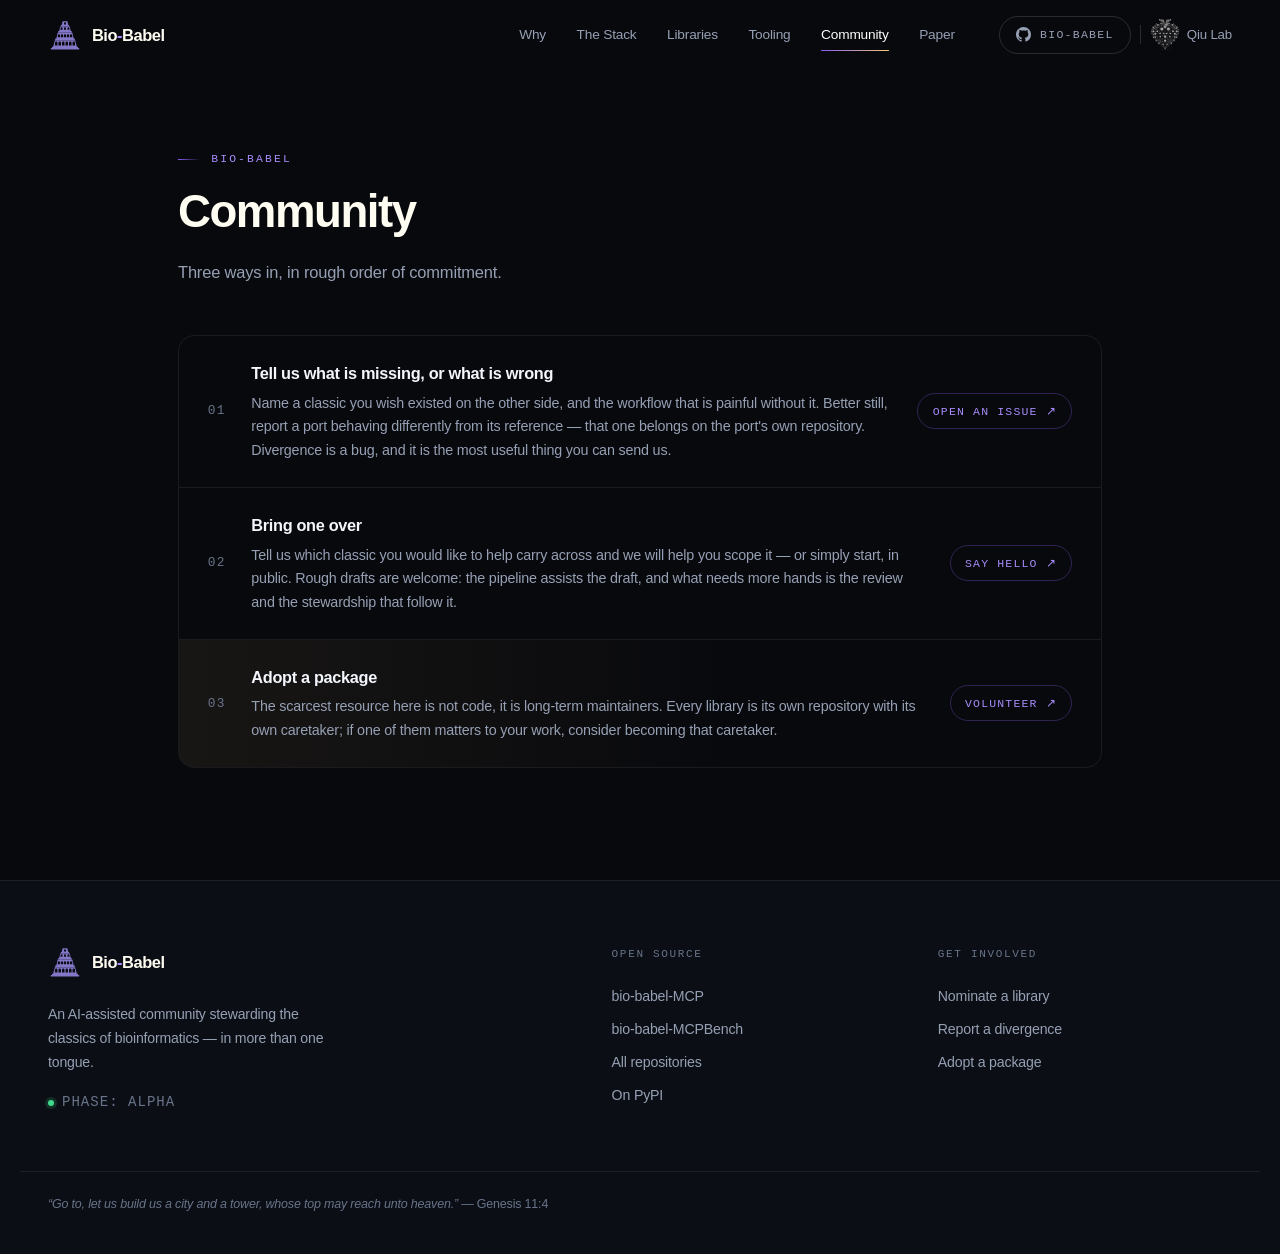
==== community/index.html @ c5a2e7a6 "Move Community to its own page; share the nav, footer and icons; fix the Extensibility block on narr" ====
<!DOCTYPE html>
<html lang="en">
<head>
<meta charset="UTF-8">
<meta name="viewport" content="width=device-width, initial-scale=1">
<title>Community — Bio-Babel</title>
<meta name="description" content="Three ways into Bio-Babel: tell us what is missing or wrong, bring a classic across, or adopt a package as its long-term caretaker.">
<meta name="theme-color" content="#08090D">
<link rel="canonical" href="https://biobabel.stanford.edu/community/">
<link rel="icon" href="../assets/img/favicon.svg" type="image/svg+xml">
<link rel="apple-touch-icon" href="../assets/img/logo-tile.svg">
<link rel="stylesheet" href="../assets/css/styles.css">

<meta property="og:type" content="website">
<meta property="og:title" content="Bio-Babel — Community">
<meta property="og:description" content="Three ways into Bio-Babel: tell us what is missing or wrong, bring a classic across, or adopt a package as its long-term caretaker.">
<meta property="og:url" content="https://biobabel.stanford.edu/community/">
<meta property="og:image" content="https://biobabel.stanford.edu/assets/img/og-card.png">
<meta property="og:image:width" content="1200">
<meta property="og:image:height" content="630">
<meta property="og:image:alt" content="Bio-Babel — the classics of bioinformatics, in more than one tongue">
<meta name="twitter:card" content="summary_large_image">
<meta name="twitter:image" content="https://biobabel.stanford.edu/assets/img/og-card.png">
</head>
<body>

<!-- partial:icons · tools/partials/icons.html, stamped by tools/sync_partials.py — edit it there -->
<svg class="sprite" xmlns="http://www.w3.org/2000/svg" aria-hidden="true">
  <symbol id="i-github" viewBox="0 0 16 16"><path fill="currentColor" d="M8 0C3.58 0 0 3.58 0 8c0 3.54 2.29 6.53 5.47 7.59.4.07.55-.17.55-.38 0-.19-.01-.82-.01-1.49-2.01.37-2.53-.49-2.69-.94-.09-.23-.48-.94-.82-1.13-.28-.15-.68-.52-.01-.53.63-.01 1.08.58 1.23.82.72 1.21 1.87.87 2.33.66.07-.52.28-.87.51-1.07-1.78-.2-3.64-.89-3.64-3.95 0-.87.31-1.59.82-2.15-.08-.2-.36-1.02.08-2.12 0 0 .67-.21 2.2.82.64-.18 1.32-.27 2-.27s1.36.09 2 .27c1.53-1.04 2.2-.82 2.2-.82.44 1.1.16 1.92.08 2.12.51.56.82 1.27.82 2.15 0 3.07-1.87 3.75-3.65 3.95.29.25.54.73.54 1.48 0 1.07-.01 1.93-.01 2.2 0 .21.15.46.55.38A8.01 8.01 0 0 0 16 8c0-4.42-3.58-8-8-8Z"/></symbol>
  <symbol id="i-pypi" viewBox="0 0 24 24"><g fill="none" stroke="currentColor" stroke-width="1.7" stroke-linejoin="round"><path d="M12 2.6 20.5 7v10L12 21.4 3.5 17V7L12 2.6Z"/><path d="M3.7 7.1 12 11.6l8.3-4.5M12 11.6V21"/></g></symbol>
  <symbol id="i-copy" viewBox="0 0 16 16"><g fill="none" stroke="currentColor" stroke-width="1.4"><rect x="5.2" y="5.2" width="8.3" height="8.3" rx="1.6"/><path d="M10.8 3.2A1.7 1.7 0 0 0 9.1 2H4.2A2.2 2.2 0 0 0 2 4.2v4.9c0 .8.5 1.4 1.2 1.7"/></g></symbol>
</svg>
<!-- /partial:icons -->

<a class="skip-link" href="#main">Skip to content</a>

<!-- ══════════════════════════════════════════════════════════════ NAV ═══ -->
<!-- partial:nav · tools/partials/nav.html, stamped by tools/sync_partials.py — edit it there -->
<header class="nav" id="nav">
  <div class="nav__inner">
    <a class="brand" href="../#top" aria-label="Bio-Babel home">
      <img class="brand__mark" src="../assets/img/logo-mark.svg" alt="" width="34" height="34">
      <span class="brand__word">Bio<i>-</i>Babel</span>
    </a>

    <nav class="nav__links" id="navLinks" aria-label="Primary">
      <a href="../#why">Why</a>
      <a href="../#stack">The Stack</a>
      <a href="../#libraries">Libraries</a>
      <a href="../#tooling">Tooling</a>
      <a href="../community/" class="is-active" aria-current="page">Community</a>
      <a href="../paper/">Paper</a>
    </nav>

    <div class="nav__actions">
      <a class="btn btn--ghost nav__gh" href="https://github.com/Bio-Babel" target="_blank" rel="noopener" title="github.com/Bio-Babel">
        <svg width="15" height="15" aria-hidden="true"><use href="#i-github"/></svg>
        Bio-Babel
      </a>
      <span class="nav__sep" aria-hidden="true"></span>
      <a class="nav__lab" href="https://www.devo-evo.com/" target="_blank" rel="noopener" aria-label="Qiu Lab" title="Qiu Lab @ Stanford">
        <img src="../assets/img/logo-qiulab-light.webp" alt="" width="153" height="171" loading="lazy">
        <span>Qiu Lab</span>
      </a>
      <button class="nav__burger" id="navBurger" aria-label="Toggle navigation" aria-expanded="false">
        <span></span><span></span><span></span>
      </button>
    </div>
  </div>
</header>
<!-- /partial:nav -->

<main id="main">
<span id="top"></span>

<!-- ════════════════════════════════════════════════════════ COMMUNITY ═══ -->
<section class="section page">
  <div class="wrap">
    <p class="eyebrow">Bio-Babel</p>
    <h1 class="h2">Community</h1>
    <p class="lede">Three ways in, in rough order of commitment.</p>

    <ol class="join">
      <li class="join__row">
        <span class="join__k">01</span>
        <div><h3>Tell us what is missing, or what is wrong</h3>
          <p>Name a classic you wish existed on the other side, and the workflow that is painful
          without it. Better still, report a port behaving differently from its reference — that one
          belongs on the port's own repository. Divergence is a bug, and it is the most useful thing
          you can send us.</p></div>
        <a class="join__go" href="https://github.com/Bio-Babel/.github/issues" target="_blank" rel="noopener">Open an issue ↗</a>
      </li>
      <li class="join__row">
        <span class="join__k">02</span>
        <div><h3>Bring one over</h3>
          <p>Tell us which classic you would like to help carry across and we will help you scope
          it — or simply start, in public. Rough drafts are welcome: the pipeline assists the draft,
          and what needs more hands is the review and the stewardship that follow it.</p></div>
        <a class="join__go" href="https://github.com/Bio-Babel/.github/issues" target="_blank" rel="noopener">Say hello ↗</a>
      </li>
      <li class="join__row join__row--hi">
        <span class="join__k">03</span>
        <div><h3>Adopt a package</h3>
          <p>The scarcest resource here is not code, it is long-term maintainers. Every library is
          its own repository with its own caretaker; if one of them matters to your work, consider
          becoming that caretaker.</p></div>
        <a class="join__go" href="https://github.com/Bio-Babel/.github/issues" target="_blank" rel="noopener">Volunteer ↗</a>
      </li>
    </ol>
  </div>
</section>
</main>

<!-- ═══════════════════════════════════════════════════════════ FOOTER ═══ -->
<!-- partial:footer · tools/partials/footer.html, stamped by tools/sync_partials.py — edit it there -->
<footer class="foot">
  <div class="wrap foot__inner">
    <div class="foot__brand">
      <a class="brand" href="../#top">
        <img class="brand__mark" src="../assets/img/logo-mark.svg" alt="" width="30" height="30">
        <span class="brand__word">Bio<i>-</i>Babel</span>
      </a>
      <p>An AI-assisted community stewarding the classics of bioinformatics — in more than one tongue.</p>
      <p class="foot__status"><span class="pill__dot"></span> Phase: alpha</p>
    </div>

    <nav class="foot__cols" aria-label="Footer">
      <div>
        <h4>Open source</h4>
        <a href="https://github.com/Bio-Babel/bio-babel-MCP" target="_blank" rel="noopener">bio-babel-MCP</a>
        <a href="https://github.com/Bio-Babel/bio-babel-MCPBench" target="_blank" rel="noopener">bio-babel-MCPBench</a>
        <a href="https://github.com/orgs/Bio-Babel/repositories" target="_blank" rel="noopener">All repositories</a>
        <a href="https://pypi.org/search/?q=bio-babel" target="_blank" rel="noopener">On PyPI</a>
      </div>
      <div>
        <h4>Get involved</h4>
        <a href="https://github.com/Bio-Babel/.github/issues" target="_blank" rel="noopener">Nominate a library</a>
        <a href="https://github.com/Bio-Babel/.github/issues" target="_blank" rel="noopener">Report a divergence</a>
        <a href="https://github.com/Bio-Babel/.github/issues" target="_blank" rel="noopener">Adopt a package</a>
      </div>
    </nav>
  </div>

  <div class="wrap foot__legal">
    <p><em>&ldquo;Go to, let us build us a city and a tower, whose top may reach unto heaven.&rdquo;</em> — Genesis 11:4</p>
  </div>
</footer>
<!-- /partial:footer -->

<script src="../assets/js/main.js"></script>
</body>
</html>
---- assets/css/styles.css ----
/* ═══════════════════════════════════════════════════════════════════════════
   Bio-Babel — site styles
   Dark, architectural, monospace-labelled. Violet is the tower (the ports);
   gold is the spire (the contract layer that reaches the agent).
   ═══════════════════════════════════════════════════════════════════════════ */

:root{
  /* surfaces */
  --ink-900:#08090D;
  --ink-850:#0B0E14;
  --ink-800:#0D1117;
  --ink-750:#11151E;
  --ink-700:#161B25;
  --ink-600:#1C222E;

  /* strokes */
  --line:rgba(255,255,255,.075);
  --line-2:rgba(255,255,255,.14);

  /* type */
  --text:#E8EDF6;
  --text-2:#96A0B4;
  --text-3:#68748A;

  /* accents */
  --violet:#8B5CF6;
  --violet-2:#A78BFA;
  --violet-3:#6D4BF2;
  --violet-soft:rgba(139,92,246,.14);
  --gold:#F2C879;
  --gold-2:#E0A85F;
  --gold-soft:rgba(242,200,121,.13);
  --cyan:#22D3EE;

  --sans:Inter,-apple-system,BlinkMacSystemFont,"Segoe UI Variable Text","Segoe UI",
         Roboto,"Helvetica Neue",Arial,"Noto Sans",sans-serif;
  --mono:ui-monospace,SFMono-Regular,"SF Mono",Menlo,Consolas,"Liberation Mono",
         "Roboto Mono",monospace;

  --wrap:1240px;
  --r:14px;
  --ease:cubic-bezier(.22,.61,.36,1);
}

*,*::before,*::after{box-sizing:border-box}
html{scroll-behavior:smooth;scroll-padding-top:88px;-webkit-text-size-adjust:100%}
body{
  margin:0;background:var(--ink-900);color:var(--text);
  font-family:var(--sans);font-size:16px;line-height:1.7;font-weight:400;
  letter-spacing:-.011em;-webkit-font-smoothing:antialiased;
  -moz-osx-font-smoothing:grayscale;overflow-x:hidden;
}
img,svg{display:block;max-width:100%}
.sprite{display:none}   /* the <symbol> sheet each page carries; icons draw it with <use> */
a{color:inherit;text-decoration:none}
code{font-family:var(--mono);font-size:.885em;letter-spacing:-.01em}
p code,li code,td code{
  background:rgba(139,92,246,.11);color:#C9B6FF;
  padding:.12em .42em;border-radius:5px;border:1px solid rgba(139,92,246,.16);
}
strong,b{font-weight:650;color:#F3F6FC}
em{font-style:italic}
::selection{background:rgba(139,92,246,.34);color:#fff}

.wrap{width:100%;max-width:var(--wrap);margin:0 auto;padding:0 28px}
.skip-link{position:absolute;left:-9999px;top:0;background:var(--violet);color:#fff;
  padding:10px 16px;border-radius:0 0 8px 0;z-index:100}
.skip-link:focus{left:0}
:focus-visible{outline:2px solid var(--violet-2);outline-offset:3px;border-radius:6px}

/* ─────────────────────────────────────────────────────────────── buttons ─ */
.btn{
  display:inline-flex;align-items:center;justify-content:center;gap:.55rem;
  padding:.62rem 1.25rem;border-radius:999px;border:1px solid transparent;
  font-family:var(--mono);font-size:.775rem;font-weight:500;
  text-transform:uppercase;letter-spacing:.11em;white-space:nowrap;
  transition:all .22s var(--ease);cursor:pointer;
}
.btn--solid{background:#FFFCF2;color:#14161C;border-color:#FFFCF2}
.btn--solid:hover{transform:translateY(-2px);box-shadow:0 10px 30px rgba(255,255,255,.14)}
.btn--outline{border-color:rgba(255,255,255,.24);color:var(--text)}
.btn--outline:hover{background:rgba(255,255,255,.07);border-color:rgba(255,255,255,.45)}
.btn--ghost{border-color:var(--line-2);color:var(--text-2);padding:.5rem 1rem;font-size:.72rem}
.btn--ghost:hover{color:var(--text);background:rgba(255,255,255,.05);border-color:rgba(255,255,255,.28)}

/* not-yet-available action: looks like a button, is not one */
.btn.is-pending{background:none;border-style:dashed;border-color:var(--line-2);
  color:var(--text-3);cursor:default}
.btn.is-pending:hover{background:none;border-color:var(--line-2);transform:none;box-shadow:none}

/* ─────────────────────────────────────────────────────────────────── nav ─ */
.nav{
  position:fixed;inset:0 0 auto 0;z-index:60;
  border-bottom:1px solid transparent;transition:all .3s var(--ease);
}
.nav.is-stuck{
  background:rgba(8,9,13,.78);backdrop-filter:blur(16px);
  -webkit-backdrop-filter:blur(16px);border-bottom-color:var(--line);
}
.nav__inner{
  max-width:var(--wrap);margin:0 auto;padding:16px 28px;
  display:flex;align-items:center;gap:2rem;transition:padding .3s var(--ease);
}
.nav.is-stuck .nav__inner{padding:11px 28px}

.brand{display:inline-flex;align-items:center;gap:.62rem;flex-shrink:0}
.brand__mark{width:34px;height:34px;transition:transform .4s var(--ease)}
.brand:hover .brand__mark{transform:translateY(-2px) scale(1.05)}
.brand__word{font-size:1.03rem;font-weight:680;letter-spacing:-.028em;color:#FFFCF2}
.brand__word i{color:var(--violet-2);font-style:normal}

.nav__links{display:flex;gap:.35rem;margin-left:auto}
.nav__links a{
  position:relative;padding:.45rem .78rem;border-radius:8px;
  font-size:.855rem;color:var(--text-2);font-weight:450;transition:color .2s,background .2s;
}
.nav__links a:hover{color:var(--text);background:rgba(255,255,255,.05)}
.nav__links a.is-active{color:#fff}
.nav__links a.is-active::after{
  content:"";position:absolute;left:.78rem;right:.78rem;bottom:.16rem;height:1.5px;
  background:linear-gradient(90deg,var(--violet),var(--gold));border-radius:2px;
}
.nav__actions{display:flex;align-items:center;gap:.6rem}
.nav__sep{width:1px;height:19px;background:var(--line-2);flex-shrink:0}
.nav__lab{display:inline-flex;align-items:center;gap:.5rem;flex-shrink:0;
  color:var(--text-2);transition:color .2s}
.nav__lab:hover{color:var(--text)}
/* the mark is black artwork on transparency, drawn for light backgrounds. Invert it rather than
   keep a second file; alpha survives the filter, so only the ink flips. */
.nav__lab img{width:28px;height:auto;filter:invert(1);opacity:.72;transition:opacity .2s}
.nav__lab:hover img{opacity:1}
.nav__lab span{font-size:.83rem;font-weight:500;letter-spacing:-.014em;white-space:nowrap}
.nav__burger{display:none;flex-direction:column;gap:4px;width:36px;height:32px;
  align-items:center;justify-content:center;background:none;border:1px solid var(--line-2);
  border-radius:9px;cursor:pointer}
.nav__burger span{display:block;width:15px;height:1.5px;background:var(--text-2);
  border-radius:2px;transition:transform .25s var(--ease),opacity .2s}
.nav__burger[aria-expanded="true"] span:nth-child(1){transform:translateY(5.5px) rotate(45deg)}
.nav__burger[aria-expanded="true"] span:nth-child(2){opacity:0}
.nav__burger[aria-expanded="true"] span:nth-child(3){transform:translateY(-5.5px) rotate(-45deg)}

/* ────────────────────────────────────────────────────────────────── hero ─ */
.hero{
  position:relative;min-height:100svh;display:flex;align-items:center;
  padding:150px 0 96px;overflow:hidden;border-bottom:1px solid var(--line);
}
.hero__bg{position:absolute;inset:0;pointer-events:none}
.hero__grid{
  position:absolute;inset:-1px;
  background-image:linear-gradient(to right,rgba(255,255,255,.032) 1px,transparent 1px),
                   linear-gradient(to bottom,rgba(255,255,255,.032) 1px,transparent 1px);
  background-size:64px 64px;
  mask-image:radial-gradient(ellipse 90% 70% at 50% 40%,#000 25%,transparent 100%);
  -webkit-mask-image:radial-gradient(ellipse 90% 70% at 50% 40%,#000 25%,transparent 100%);
}
.hero__glow{position:absolute;border-radius:50%;filter:blur(90px)}
.hero__glow--a{width:min(760px,90vw);height:520px;left:-14%;top:-8%;
  background:radial-gradient(circle,rgba(109,75,242,.30),transparent 68%)}
.hero__glow--b{width:min(620px,80vw);height:460px;right:-8%;bottom:-14%;
  background:radial-gradient(circle,rgba(242,200,121,.10),transparent 68%)}
.hero__ghost{
  position:absolute;right:-3%;bottom:-9%;width:min(540px,50vw);height:auto;
  opacity:.045;filter:drop-shadow(0 0 80px rgba(139,92,246,.5));
  animation:floaty 16s ease-in-out infinite;
}
@keyframes floaty{0%,100%{transform:translateY(0)}50%{transform:translateY(-16px)}}
.hero__vignette{position:absolute;inset:0;
  background:radial-gradient(ellipse 120% 80% at 50% 30%,transparent 40%,var(--ink-900) 100%)}
.hero__inner{position:relative;z-index:1;max-width:1000px}

.pill{
  display:inline-flex;align-items:center;gap:.6rem;padding:.42rem .95rem .42rem .72rem;
  border:1px solid rgba(255,255,255,.13);border-radius:999px;
  background:rgba(255,255,255,.035);backdrop-filter:blur(8px);
  font-size:.79rem;color:var(--text-2);transition:all .22s var(--ease);
  animation:rise .8s var(--ease) both;
}
.pill:hover{border-color:rgba(139,92,246,.5);background:rgba(139,92,246,.09);color:var(--text)}
.pill__dot{width:6px;height:6px;border-radius:50%;background:#3FD98B;
  box-shadow:0 0 0 3px rgba(63,217,139,.16);animation:pulse 2.4s ease-in-out infinite}
@keyframes pulse{0%,100%{opacity:1}50%{opacity:.42}}
.pill__sep{width:1px;height:12px;background:var(--line-2)}
.pill__mono{font-family:var(--mono);font-size:.73rem;color:var(--gold);letter-spacing:.02em}
.pill__arrow{color:var(--text-3);transition:transform .22s var(--ease)}
.pill:hover .pill__arrow{transform:translateX(3px);color:var(--violet-2)}

.hero__title{
  margin:1.6rem 0 0;font-size:clamp(2.4rem,5.9vw,4.15rem);line-height:1.08;
  font-weight:700;letter-spacing:-.038em;
  background:linear-gradient(180deg,#FFFFFF 8%,rgba(255,255,255,.62) 100%);
  -webkit-background-clip:text;background-clip:text;color:transparent;
  animation:rise .9s .06s var(--ease) both;
}
.hero__title em{
  font-style:normal;
  background:linear-gradient(96deg,var(--violet-2) 6%,var(--gold) 92%);
  -webkit-background-clip:text;background-clip:text;color:transparent;
}
.hero__sub+.hero__sub{margin-top:.95rem;animation-delay:.2s}
.hero__sub{
  margin:1.5rem 0 0;max-width:64ch;font-size:1.09rem;line-height:1.72;color:var(--text-2);
  animation:rise .9s .14s var(--ease) both;
}
.hero__cta{display:flex;flex-wrap:wrap;gap:.75rem;margin-top:2.1rem;
  animation:rise .9s .22s var(--ease) both}
@keyframes rise{from{opacity:0;transform:translateY(18px)}to{opacity:1;transform:none}}

.copychip{
  display:inline-flex;align-items:center;gap:.6rem;margin-top:1.6rem;
  padding:.6rem .9rem;border:1px solid var(--line);border-radius:11px;
  background:rgba(255,255,255,.028);color:var(--text-2);cursor:pointer;
  font-family:var(--mono);font-size:.8rem;position:relative;
  transition:all .22s var(--ease);animation:rise .9s .3s var(--ease) both;
}
.copychip:hover{border-color:rgba(139,92,246,.4);background:rgba(139,92,246,.07);color:var(--text)}
.copychip__prompt{color:var(--violet-2)}
.copychip code{background:none;border:none;padding:0;color:inherit}
.copychip__icon{color:var(--text-3);display:flex}
.copychip__ok{
  position:absolute;right:.9rem;font-size:.7rem;color:#3FD98B;letter-spacing:.06em;
  opacity:0;transform:translateY(3px);transition:all .2s;text-transform:uppercase;
  background:var(--ink-800);padding-left:.5rem;
}
.copychip.is-copied .copychip__ok{opacity:1;transform:none}
.copychip--sm{margin-top:0;font-size:.735rem;padding:.5rem .8rem;animation:none}  /* a mid-page utility button must never depend on an entrance animation */

.hero__verse{
  margin:2.6rem 0 0;padding-left:1rem;border-left:2px solid rgba(242,200,121,.32);
  font-size:.9rem;color:var(--text-3);font-style:italic;max-width:52ch;
  animation:rise .9s .38s var(--ease) both;
}
.hero__verse span{display:block;font-style:normal;font-family:var(--mono);
  font-size:.7rem;letter-spacing:.12em;text-transform:uppercase;color:var(--gold-2);
  margin-top:.35rem;opacity:.7}

/* ───────────────────────────────────────────────────────────────── stats ─ */
.stats{border-bottom:1px solid var(--line);background:var(--ink-850)}
.stats__grid{display:grid;grid-template-columns:repeat(4,1fr);gap:0}
.stat{padding:2.1rem 1.2rem;text-align:center;border-right:1px solid var(--line)}
.stat:last-child{border-right:none}
.stat b{display:block;font-size:clamp(1.6rem,3vw,2.3rem);font-weight:700;
  letter-spacing:-.035em;line-height:1.1;
  background:linear-gradient(180deg,#FFFCF2,rgba(255,252,242,.55));
  -webkit-background-clip:text;background-clip:text;color:transparent}
.stat span{display:block;margin-top:.3rem;font-family:var(--mono);font-size:.7rem;
  letter-spacing:.1em;text-transform:uppercase;color:var(--text-3)}

/* ────────────────────────────────────────────────────────────── sections ─ */
.section{padding:112px 0;position:relative}
.section--alt{background:var(--ink-850);border-block:1px solid var(--line)}
.eyebrow{
  margin:0 0 1rem;font-family:var(--mono);font-size:.71rem;letter-spacing:.19em;
  text-transform:uppercase;color:var(--violet-2);display:flex;align-items:center;gap:.7rem;
}
.eyebrow::before{content:"";width:22px;height:1px;background:linear-gradient(90deg,var(--violet),transparent)}
.h2{margin:0;font-size:clamp(1.85rem,3.7vw,2.85rem);line-height:1.17;font-weight:680;
  letter-spacing:-.032em;color:#FFFCF2;max-width:22ch}
.h3{margin:0 0 .6rem;font-size:1.16rem;font-weight:640;letter-spacing:-.022em;color:#F3F6FC}
.lede{margin:1.2rem 0 0;max-width:70ch;font-size:1.03rem;line-height:1.76;color:var(--text-2)}
.muted{color:var(--text-2)}

/* reveal-on-scroll */
.reveal{opacity:0;transform:translateY(22px)}
.reveal.is-in{opacity:1;transform:none;transition:opacity .7s var(--ease),transform .7s var(--ease)}

/* ───────────────────────────────────────────────────────────────── cards ─ */
.cards{display:grid;gap:20px;margin-top:3rem}
.cards--3{grid-template-columns:repeat(3,1fr)}
.cards--4{grid-template-columns:repeat(4,1fr)}
.card{
  padding:1.9rem;border:1px solid var(--line);border-radius:var(--r);
  background:linear-gradient(160deg,rgba(255,255,255,.032),rgba(255,255,255,.008));
  transition:transform .3s var(--ease),border-color .3s,box-shadow .3s;position:relative;
}
.card:hover{transform:translateY(-4px);border-color:rgba(139,92,246,.32);
  box-shadow:0 18px 44px rgba(109,75,242,.14)}
.card h3{margin:0 0 .6rem;font-size:1.08rem;font-weight:640;letter-spacing:-.022em;color:#F3F6FC}
.card p{margin:0;font-size:.94rem;line-height:1.72;color:var(--text-2)}
.card__ico{width:42px;height:42px;border-radius:11px;display:grid;place-items:center;
  margin-bottom:1.15rem;border:1px solid var(--line-2)}
.card__ico svg{width:21px;height:21px}
.card__ico--violet{background:var(--violet-soft);color:var(--violet-2);border-color:rgba(139,92,246,.28)}
.card__ico--gold{background:var(--gold-soft);color:var(--gold);border-color:rgba(242,200,121,.26)}
.card__ico--cyan{background:rgba(34,211,238,.11);color:var(--cyan);border-color:rgba(34,211,238,.24)}
.card--num{padding-top:2.3rem}
.card__num{position:absolute;top:1.25rem;right:1.5rem;font-family:var(--mono);
  font-size:1.6rem;font-weight:600;color:rgba(255,255,255,.07);letter-spacing:-.03em}

/* ─────────────────────────────────────────────────────── the ziggurat ── */
.zig{display:grid;grid-template-columns:minmax(0,1fr) minmax(0,1.05fr);gap:56px;
  align-items:center;margin-top:3.4rem}
.zig__tower{display:flex;flex-direction:column;align-items:center;gap:9px;
  padding:2rem 0 2.6rem;position:relative}
.zig__tower::after{
  content:"";position:absolute;left:12%;right:12%;bottom:.7rem;height:26px;border-radius:50%;
  background:radial-gradient(ellipse,rgba(139,92,246,.22),transparent 70%);filter:blur(8px);
}
.zig__tier{
  width:var(--w,100%);height:62px;display:flex;align-items:center;justify-content:space-between;
  padding:0 1.25rem;border-radius:11px;cursor:pointer;font:inherit;text-align:left;
  border:1px solid rgba(139,92,246,.24);
  background:linear-gradient(150deg,rgba(139,92,246,.16),rgba(109,75,242,.07));
  color:var(--text-2);transition:all .38s var(--ease);
}
.zig__tier:hover{transform:translateY(-2px)}
.zig__tier.is-on{
  border-color:rgba(167,139,250,.7);color:#fff;
  background:linear-gradient(150deg,rgba(139,92,246,.42),rgba(109,75,242,.22));
  box-shadow:0 12px 34px rgba(109,75,242,.28);transform:translateY(-2px) scale(1.015);
}
.zig__tier--spire{
  width:46%;height:54px;justify-content:center;
  border-color:rgba(242,200,121,.32);
  background:linear-gradient(150deg,rgba(242,200,121,.17),rgba(224,168,95,.06));
  color:var(--gold);
}
.zig__tier--spire.is-on{
  border-color:rgba(242,200,121,.75);
  background:linear-gradient(150deg,rgba(242,200,121,.34),rgba(224,168,95,.14));
  box-shadow:0 12px 34px rgba(224,168,95,.24);color:#FFE9C0;
}
.zig__label{font-family:var(--mono);font-size:.775rem;letter-spacing:.09em;text-transform:uppercase}
.zig__n{font-family:var(--mono);font-size:.74rem;opacity:.55}

.zig__panel{position:relative;min-height:330px}
.zig__detail{display:none}
.zig__detail.is-on{display:block;animation:rise .45s var(--ease) both}
.zig__kicker{margin:0 0 .5rem;font-family:var(--mono);font-size:.7rem;letter-spacing:.15em;
  text-transform:uppercase;color:var(--gold-2)}
.zig__detail h3{margin:0 0 .7rem;font-size:1.42rem;font-weight:660;letter-spacing:-.028em;color:#FFFCF2}
.zig__detail>p{margin:0;color:var(--text-2);font-size:.98rem;line-height:1.74}
.zig__pkgs{list-style:none;margin:1.4rem 0 0;padding:0;display:grid;gap:1px;
  border:1px solid var(--line);border-radius:11px;overflow:hidden;background:var(--line)}
.zig__pkgs li{display:flex;justify-content:space-between;align-items:center;gap:1rem;
  padding:.72rem 1rem;background:var(--ink-800);font-size:.86rem}
.zig__pkgs li code{background:none;border:none;padding:0;color:var(--violet-2);font-size:.86rem}
.zig__pkgs li span{color:var(--text-3);font-size:.8rem;text-align:right}
.zig__pkgs li span code{color:var(--text-3)}

/* ────────────────────────────────────────────────────────────────── flow ─ */
.flow{margin-top:5.5rem;padding-top:3.4rem;border-top:1px solid var(--line)}
.flow__title{margin:0 0 2rem;font-size:1.2rem;font-weight:620;letter-spacing:-.022em;color:#F3F6FC}
.flow__steps{list-style:none;margin:0;padding:0;display:grid;grid-template-columns:repeat(3,1fr);gap:0}
.flow__step{position:relative;padding:0 1.6rem;border-left:1px solid var(--line)}
.flow__step:last-child{border-right:1px solid var(--line)}
.flow__step::before{
  content:"";position:absolute;left:-4px;top:0;width:7px;height:7px;border-radius:50%;
  background:var(--violet);box-shadow:0 0 0 4px rgba(139,92,246,.13);
}
.flow__step:nth-child(3)::before{
  background:var(--gold);box-shadow:0 0 0 4px rgba(242,200,121,.13)}
.flow__n{font-family:var(--mono);font-size:.72rem;letter-spacing:.16em;color:var(--text-3)}
.flow__step h4{margin:.5rem 0 .55rem;font-size:1.02rem;font-weight:640;letter-spacing:-.02em;color:#F3F6FC}
.flow__step p{margin:0;font-size:.885rem;line-height:1.68;color:var(--text-2)}

/* ───────────────────────────────────────────────────────────── libraries ─ */
.filters{display:flex;flex-wrap:wrap;gap:.5rem;margin:2.4rem 0 2rem}
.filters__btn{
  padding:.46rem .95rem;border-radius:999px;border:1px solid var(--line-2);
  background:transparent;color:var(--text-2);cursor:pointer;
  font-family:var(--mono);font-size:.735rem;letter-spacing:.07em;text-transform:uppercase;
  transition:all .22s var(--ease);display:inline-flex;align-items:center;gap:.45rem;
}
.filters__btn span{opacity:.5;font-size:.68rem}
.filters__btn:hover{color:var(--text);border-color:rgba(255,255,255,.3)}
.filters__btn.is-active{background:#FFFCF2;border-color:#FFFCF2;color:#14161C}
.filters__btn.is-active span{opacity:.6}

.libs{display:grid;grid-template-columns:repeat(3,1fr);gap:18px}
.lib{
  position:relative;display:flex;flex-direction:column;padding:1.5rem 1.5rem 1.25rem;
  border:1px solid var(--line);border-radius:var(--r);overflow:hidden;
  background:linear-gradient(160deg,rgba(255,255,255,.03),rgba(255,255,255,.006));
  transition:transform .3s var(--ease),border-color .3s,box-shadow .3s,opacity .3s;
}
.lib::before{
  content:"";position:absolute;inset:0 0 auto 0;height:1px;
  background:linear-gradient(90deg,transparent,rgba(139,92,246,.55),transparent);
  opacity:0;transition:opacity .3s;
}
.lib:hover{transform:translateY(-4px);border-color:rgba(139,92,246,.3);
  box-shadow:0 18px 40px rgba(0,0,0,.4)}
.lib:hover::before{opacity:1}
.lib.is-hidden{display:none}
.lib__top{display:flex;align-items:center;justify-content:space-between;margin-bottom:.9rem}
.lib__badge{font-family:var(--mono);font-size:.63rem;letter-spacing:.13em;text-transform:uppercase;
  padding:.22rem .55rem;border-radius:5px;border:1px solid transparent}
.lib__badge--foundation{background:rgba(34,211,238,.11);color:var(--cyan);border-color:rgba(34,211,238,.24)}
.lib__badge--grammar{background:var(--gold-soft);color:var(--gold);border-color:rgba(242,200,121,.28)}
.lib__badge--ext{background:var(--violet-soft);color:var(--violet-2);border-color:rgba(139,92,246,.28)}
.lib__badge--analysis{background:rgba(63,217,139,.1);color:#4FDE97;border-color:rgba(63,217,139,.22)}
.lib__tier{font-family:var(--mono);font-size:.66rem;letter-spacing:.1em;color:var(--text-3);text-transform:uppercase}
.lib__name{margin:0;font-size:1.07rem;font-weight:660;letter-spacing:-.024em;color:#FFFCF2;
  font-family:var(--mono)}
.lib__from{margin:.35rem 0 .85rem;font-size:.775rem;color:var(--text-3)}
.lib__from code{background:none;border:none;padding:0;color:var(--text-2)}
.lib__blurb{margin:0;font-size:.885rem;line-height:1.68;color:var(--text-2);flex:1}
.lib__bot{display:flex;align-items:center;gap:.85rem;margin-top:1.15rem;padding-top:.95rem;
  border-top:1px solid var(--line)}
.lib__meta{font-family:var(--mono);font-size:.7rem;color:var(--text-3);letter-spacing:.02em}
.lib__meta b{color:var(--text);font-weight:600}
.lib__meta--v{white-space:nowrap}
.lib__links{margin-left:auto;display:flex;gap:.55rem}
.lib__links a{color:var(--text-3);transition:color .2s,transform .2s}
.lib__links a:hover{color:var(--violet-2);transform:translateY(-1px)}
.lib__copy{
  display:flex;align-items:center;justify-content:space-between;gap:.6rem;width:100%;
  margin-top:.85rem;padding:.5rem .7rem;border-radius:9px;cursor:pointer;
  border:1px solid var(--line);background:rgba(0,0,0,.25);color:var(--text-3);
  font-family:var(--mono);font-size:.71rem;transition:all .22s var(--ease);
}
.lib__copy span{overflow:hidden;text-overflow:ellipsis;white-space:nowrap}
.lib__copy:hover{color:var(--text);border-color:rgba(139,92,246,.35);background:rgba(139,92,246,.08)}
.lib__copy.is-copied{color:#3FD98B;border-color:rgba(63,217,139,.35)}
.libs__note{margin:2.4rem 0 0;padding:1rem 1.2rem;border-radius:11px;font-size:.9rem;
  color:var(--text-2);border:1px solid rgba(242,200,121,.2);background:rgba(242,200,121,.05)}

/* ─────────────────────────────────────────── beyond: the second pair ── */
/* must stay above the responsive block: its media-query overrides share this specificity,
   so they only win if they come later in the file */
.beyond{display:grid;grid-template-columns:minmax(0,1.15fr) minmax(0,1fr);gap:48px;align-items:start;
  margin-top:5.5rem;padding-top:3.4rem;border-top:1px solid var(--line)}
.beyond__title{margin:0;font-size:clamp(1.45rem,2.6vw,1.95rem);line-height:1.22;font-weight:660;
  letter-spacing:-.028em;color:#FFFCF2;max-width:26ch}
.beyond__lede{margin:1rem 0 0;max-width:60ch;font-size:.98rem;line-height:1.74;color:var(--text-2)}
.beyond__parts{list-style:none;margin:2rem 0 0;padding:0}
.beyond__parts li{display:grid;grid-template-columns:3rem minmax(0,1fr);gap:.2rem 1rem;
  padding:1.1rem 0;border-top:1px solid var(--line)}
.beyond__parts li:last-child{border-bottom:1px solid var(--line)}
.beyond__n{grid-row:1/3;padding-top:.28rem;font-family:var(--mono);font-size:.72rem;
  letter-spacing:.16em;color:var(--text-3)}
.beyond__parts h4{margin:0;font-size:1rem;font-weight:640;letter-spacing:-.02em;color:#F3F6FC}
.beyond__parts p{margin:0;font-size:.885rem;line-height:1.68;color:var(--text-2)}
.beyond__side{display:grid;gap:18px}
.lib__badge--pair{background:rgba(251,113,133,.11);color:#FB7185;border-color:rgba(251,113,133,.28)}
.lib--pair::before{background:linear-gradient(90deg,transparent,rgba(251,113,133,.6),transparent)}
.lib--pair:hover{border-color:rgba(251,113,133,.3)}

/* ──────────────────────────────────────────────── the three systems ────── */
.sys{display:grid;grid-template-columns:repeat(3,1fr);gap:18px;margin-top:3rem}
.sys__card{
  display:flex;flex-direction:column;padding:1.6rem;border:1px solid var(--line);
  border-radius:var(--r);position:relative;overflow:hidden;
  background:linear-gradient(160deg,rgba(255,255,255,.032),rgba(255,255,255,.006));
  transition:transform .3s var(--ease),border-color .3s,box-shadow .3s;
}
.sys__card:hover{transform:translateY(-4px);border-color:rgba(139,92,246,.3);
  box-shadow:0 18px 40px rgba(0,0,0,.4)}
.sys__top{display:flex;align-items:center;justify-content:space-between;margin-bottom:1rem}
.sys__role{font-family:var(--mono);font-size:.63rem;letter-spacing:.13em;text-transform:uppercase;
  padding:.22rem .55rem;border-radius:5px;border:1px solid transparent}
.sys__role--build{background:var(--violet-soft);color:var(--violet-2);border-color:rgba(139,92,246,.28)}
.sys__role--read{background:var(--gold-soft);color:var(--gold);border-color:rgba(242,200,121,.28)}
.sys__n{font-family:var(--mono);font-size:.7rem;letter-spacing:.12em;color:var(--text-3)}
.sys__name{margin:0 0 .7rem;font-family:var(--mono);font-size:1.02rem;font-weight:660;
  letter-spacing:-.02em;color:#FFFCF2}
.sys__card p{margin:0;font-size:.885rem;line-height:1.68;color:var(--text-2);flex:1}
.sys__cta{display:inline-flex;align-items:center;align-self:flex-start;margin-top:1.4rem;
  padding:.42rem .9rem;border-radius:999px;font-family:var(--mono);font-size:.68rem;
  letter-spacing:.1em;text-transform:uppercase;transition:all .22s var(--ease)}
a.sys__cta{border:1px solid rgba(242,200,121,.32);color:var(--gold)}
a.sys__cta:hover{background:var(--gold-soft);border-color:rgba(242,200,121,.62)}
.sys__cta--soon{border:1px dashed var(--line-2);color:var(--text-3);cursor:default}

/* ───────────────────────────────────────────────────────────── contracts ─ */
.split{display:grid;grid-template-columns:minmax(0,1.02fr) minmax(0,1fr);gap:48px;margin-top:3.4rem;
  align-items:start}
.split__code{display:grid;gap:18px;position:sticky;top:96px}
.code{border:1px solid var(--line);border-radius:var(--r);overflow:hidden;background:var(--ink-800)}
.code__bar{display:flex;align-items:center;gap:.8rem;padding:.6rem .95rem;
  border-bottom:1px solid var(--line);background:rgba(255,255,255,.022)}
.code__dots{display:flex;gap:.35rem}
.code__dots i{width:8px;height:8px;border-radius:50%;background:rgba(255,255,255,.13)}
.code__name{font-family:var(--mono);font-size:.72rem;color:var(--text-3);letter-spacing:.03em}
.code__body{margin:0;padding:1.1rem 1.2rem;overflow-x:auto;font-family:var(--mono);
  font-size:.775rem;line-height:1.85;color:var(--text-2)}
.code__body code{background:none;border:none;padding:0;font-size:inherit;color:inherit;white-space:pre}
.t-d{color:#3E4757}.t-f{color:#C9B6FF}.t-c{color:#5D6A80}.t-k{color:#7DD3FC}
.t-fn{color:var(--gold)}.t-s{color:#8ADFA8}.t-n{color:#F0A868}
.t-bad{color:#FF7B72}.t-ok{color:#3FD98B}
.code--term .code__body{font-size:.755rem}

.split__text>.h3{margin-top:0}
.split__text>.h3:not(:first-child){margin-top:2.6rem}
.tools{display:grid;gap:14px;margin:1.4rem 0 0}
.tools__group{border:1px solid var(--line);border-radius:11px;padding:1rem 1.15rem;
  background:rgba(255,255,255,.018)}
.tools__head{margin:0 0 .6rem;display:flex;align-items:center;gap:.5rem;
  font-family:var(--mono);font-size:.71rem;letter-spacing:.13em;text-transform:uppercase;
  color:var(--text-2)}
.tools__head b{margin-left:auto;color:var(--text-3);font-weight:500}
.dot{width:6px;height:6px;border-radius:50%}
.dot--violet{background:var(--violet)}.dot--gold{background:var(--gold)}.dot--cyan{background:var(--cyan)}
.tools__group ul{list-style:none;margin:0;padding:0;display:flex;flex-wrap:wrap;gap:.4rem}
.tools__group li{font-family:var(--mono);font-size:.735rem;color:var(--text-2)}
.tools__group li code{background:rgba(255,255,255,.045);border:1px solid var(--line);
  color:var(--text-2);padding:.16em .45em;border-radius:5px;font-size:.735rem}
.tools__group li .muted{font-family:var(--sans);font-size:.75rem}

.checks{list-style:none;margin:1.3rem 0 0;padding:0;display:grid;gap:.8rem}
.checks li{position:relative;padding-left:1.65rem;font-size:.9rem;line-height:1.66;color:var(--text-2)}
.checks li::before{
  content:"";position:absolute;left:0;top:.55rem;width:8px;height:8px;border-radius:2px;
  background:linear-gradient(135deg,var(--violet),var(--violet-3));
  box-shadow:0 0 0 3px rgba(139,92,246,.12);
}
.split__cta{display:flex;flex-wrap:wrap;align-items:center;gap:.7rem;margin-top:2.2rem}

/* ────────────────────────────────────────────────────────────────── join ─ */
.join{list-style:none;margin:3rem 0 0;padding:0;border:1px solid var(--line);
  border-radius:16px;overflow:hidden}
.join__row{display:grid;grid-template-columns:auto minmax(0,1fr) auto;gap:1.6rem;
  align-items:center;padding:1.5rem 1.8rem;border-bottom:1px solid var(--line);
  transition:background .25s var(--ease)}
.join__row:last-child{border-bottom:none}
.join__row:hover{background:rgba(139,92,246,.055)}
.join__row--hi{background:linear-gradient(90deg,rgba(242,200,121,.07),transparent 60%)}
.join__row--hi:hover{background:linear-gradient(90deg,rgba(242,200,121,.11),transparent 60%)}
.join__k{font-family:var(--mono);font-size:.8rem;color:var(--text-3);letter-spacing:.1em}
.join__row h3{margin:0 0 .25rem;font-size:1.02rem;font-weight:640;letter-spacing:-.02em;color:#F3F6FC}
.join__row p{margin:0;font-size:.895rem;line-height:1.66;color:var(--text-2)}
.join__go{font-family:var(--mono);font-size:.72rem;letter-spacing:.1em;text-transform:uppercase;
  color:var(--violet-2);white-space:nowrap;padding:.45rem .9rem;border-radius:999px;
  border:1px solid rgba(139,92,246,.3);transition:all .22s var(--ease)}
.join__go:hover{background:rgba(139,92,246,.13);border-color:rgba(139,92,246,.6);color:#fff}

/* ──────────────────────────────────────────────────────────────── closer ─ */
.closer{position:relative;padding:120px 0;text-align:center;overflow:hidden;
  border-top:1px solid var(--line);
  background:radial-gradient(ellipse 70% 100% at 50% 100%,rgba(109,75,242,.2),transparent 62%),var(--ink-900)}
.closer__bg{position:absolute;inset:0;pointer-events:none;opacity:.7}
.closer__inner{position:relative;z-index:1}
.closer__mark{margin:0 auto 1.8rem;width:78px;height:78px;
  filter:drop-shadow(0 10px 34px rgba(139,92,246,.4));animation:floaty 12s ease-in-out infinite}
.closer h2{margin:0 0 2rem;font-size:clamp(1.8rem,4.2vw,3rem);line-height:1.16;font-weight:680;
  letter-spacing:-.034em;
  background:linear-gradient(180deg,#FFFCF2,rgba(255,252,242,.6));
  -webkit-background-clip:text;background-clip:text;color:transparent}
.closer .hero__cta{justify-content:center;animation:none}

/* ──────────────────────────────────────────────────────────────── footer ─ */
.foot{border-top:1px solid var(--line);background:var(--ink-850);padding:64px 0 0}
.foot__inner{display:grid;grid-template-columns:minmax(0,1.35fr) minmax(0,1.65fr);gap:56px}
.foot__brand p{margin:1rem 0 0;font-size:.88rem;line-height:1.7;color:var(--text-2);max-width:38ch}
.foot__status{display:flex;align-items:center;gap:.5rem;font-family:var(--mono);font-size:.7rem;
  letter-spacing:.07em;text-transform:uppercase;white-space:nowrap;color:var(--text-3)!important}
.foot__cols{display:grid;grid-template-columns:repeat(2,1fr);gap:32px}
.foot__cols h4{margin:0 0 1rem;font-family:var(--mono);font-size:.69rem;letter-spacing:.15em;
  text-transform:uppercase;color:var(--text-3);font-weight:500}
.foot__cols a{display:block;padding:.28rem 0;font-size:.885rem;color:var(--text-2);transition:color .2s}
.foot__cols a:hover{color:var(--violet-2)}
.foot__legal{display:flex;flex-wrap:wrap;justify-content:flex-start;gap:1rem;
  margin-top:56px;padding-top:1.4rem;padding-bottom:2.4rem;border-top:1px solid var(--line)}
.foot__legal p{margin:0;font-size:.78rem;color:var(--text-3)}
.foot__legal em{color:var(--text-3)}

/* ─────────────────────────────────────────────────────────── responsive ─ */
@media (max-width:1080px){
  .nav__lab span{display:none}
  .zig{grid-template-columns:1fr;gap:34px}
  .beyond{grid-template-columns:1fr;gap:34px}
  .zig__panel{min-height:0}
  .split{grid-template-columns:1fr;gap:34px}
  .split__code{position:static}
  .cards--4{grid-template-columns:repeat(2,1fr)}
  .sys{grid-template-columns:1fr}
  .libs{grid-template-columns:repeat(2,1fr)}
}
@media (max-width:900px){
  .nav__links{
    position:fixed;inset:64px 0 auto 0;flex-direction:column;gap:0;padding:.6rem 20px 1.2rem;
    background:rgba(8,9,13,.96);backdrop-filter:blur(18px);border-bottom:1px solid var(--line);
    transform:translateY(-115%);transition:transform .32s var(--ease);
  }
  .nav__links.is-open{transform:none}
  .nav__links a{padding:.75rem .4rem;font-size:.95rem;border-radius:0}
  .nav__burger{display:flex}
  .nav__actions{margin-left:auto}   /* the links go position:fixed here, so nothing else pushes right */
  .nav__gh{display:none}
  .nav__sep{display:none}
  .stats__grid{grid-template-columns:repeat(2,1fr)}
  .stat{border-bottom:1px solid var(--line)}
  .stat:nth-child(2n){border-right:none}
  .stat:nth-last-child(-n+2){border-bottom:none}
  .cards--3{grid-template-columns:1fr}
  .foot__inner{grid-template-columns:1fr;gap:36px}
}
@media (max-width:680px){
  .wrap{padding:0 20px}
  .section{padding:80px 0}
  .hero{padding:130px 0 72px}
  .h2{max-width:none}
  .cards--4,.libs{grid-template-columns:1fr}
  .flow__steps{grid-template-columns:1fr}
  .flow__step{border-right:none!important;padding-left:1.3rem}
  .join__row{grid-template-columns:auto minmax(0,1fr);gap:.5rem 1.1rem;padding:1.3rem}
  .join__go{grid-column:2;justify-self:start;margin-top:.7rem}
  .copychip{font-size:.7rem;max-width:100%;overflow:hidden}
  .copychip code{overflow:hidden;text-overflow:ellipsis}
  .zig__tier{height:54px;padding:0 .9rem}
  .beyond{margin-top:4rem;padding-top:2.6rem}
  .foot__cols{grid-template-columns:1fr;gap:24px}
}

@media (prefers-reduced-motion:reduce){
  *,*::before,*::after{animation-duration:.001ms!important;animation-iteration-count:1!important;
    transition-duration:.001ms!important;scroll-behavior:auto!important}
  .reveal{opacity:1;transform:none}
}

/* ────────────────────────────────────────────────────── standalone pages ─ */
/* the opening section of every page but the home page: clears the fixed nav, narrower measure */
.page{padding-top:150px}
.page>.wrap{max-width:980px}

/* ──────────────────────────────────────────────────────────── paper page ─ */
.paper-card{margin-top:2.4rem;padding:2rem 2.1rem;border:1px solid var(--line);border-radius:var(--r);
  background:linear-gradient(160deg,rgba(255,255,255,.032),rgba(255,255,255,.008))}
.paper-card__title{margin:0;font-size:clamp(1.3rem,2.4vw,1.72rem);line-height:1.3;font-weight:660;
  letter-spacing:-.024em;color:#FFFCF2}
.paper-card__authors{margin:.9rem 0 0;font-size:.98rem;line-height:1.65;color:var(--text)}
.paper-card__venue{margin:.4rem 0 0;font-family:var(--mono);font-size:.74rem;letter-spacing:.04em;color:var(--text-3)}
.paper-card__tags{display:flex;flex-wrap:wrap;gap:.4rem;margin-top:1.1rem}
.paper-card__label{display:block;margin:1.7rem 0 .45rem;font-family:var(--mono);font-size:.69rem;
  letter-spacing:.15em;text-transform:uppercase;color:var(--violet-2)}
.paper-card__abstract{margin:0;font-size:.98rem;line-height:1.74;color:var(--text-2)}
.paper-card__actions{display:flex;flex-wrap:wrap;align-items:center;gap:.6rem;
  margin-top:1.7rem;padding-top:1.4rem;border-top:1px solid var(--line)}

.paper-viewer{margin-top:1.4rem}
.paper-viewer .code__bar{gap:.8rem}
.paper-viewer .code__name{overflow:hidden;text-overflow:ellipsis;white-space:nowrap}
.paper-viewer__open{margin-left:auto;font-family:var(--mono);font-size:.7rem;letter-spacing:.08em;
  text-transform:uppercase;color:var(--violet-2);white-space:nowrap;transition:color .2s}
.paper-viewer__open:hover{color:#fff}
.paper-viewer__frame{display:block;width:100%;height:min(85vh,1000px);border:0;background:#1A1D24}
.paper__note{margin:1rem 0 0;font-size:.82rem;color:var(--text-3)}

@media (max-width:680px){
  .page{padding-top:120px}
  .paper-card{padding:1.5rem 1.3rem}
  .paper-viewer__frame{height:70vh}
}
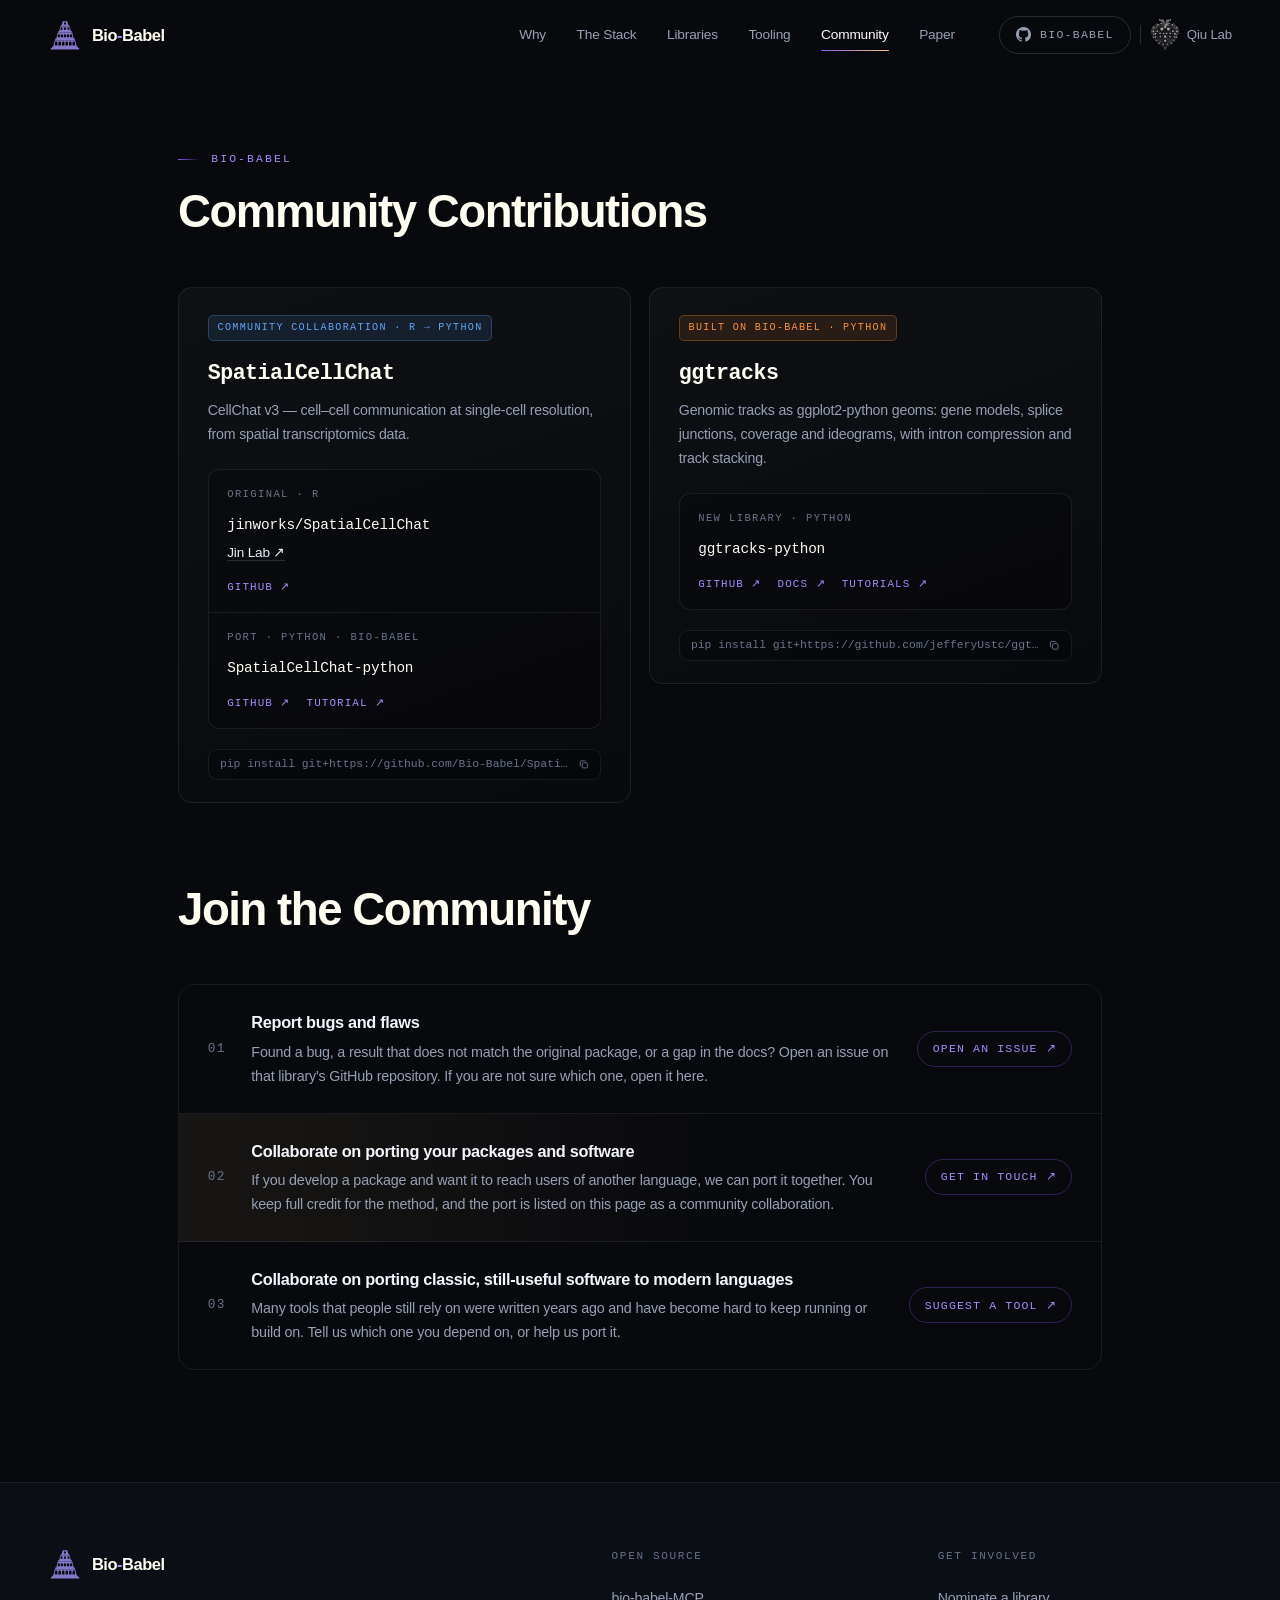
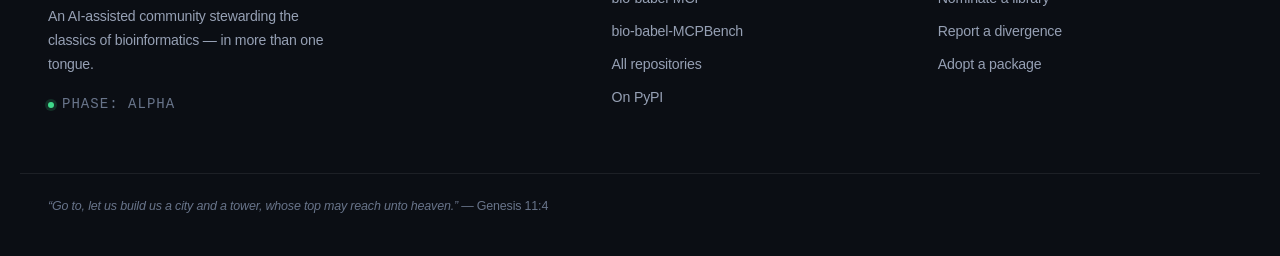
==== commit 32149b30: "Add the first community cards (SpatialCellChat, ggtracks) and rework the ways in on the Community pa" ====
--- a/community/index.html
+++ b/community/index.html
@@ -4,7 +4,7 @@
 <meta charset="UTF-8">
 <meta name="viewport" content="width=device-width, initial-scale=1">
 <title>Community — Bio-Babel</title>
-<meta name="description" content="Three ways into Bio-Babel: tell us what is missing or wrong, bring a classic across, or adopt a package as its long-term caretaker.">
+<meta name="description" content="Bio-Babel community collaborations. Report bugs, port your own package with us, or help bring classic tools to modern languages.">
 <meta name="theme-color" content="#08090D">
 <link rel="canonical" href="https://biobabel.stanford.edu/community/">
 <link rel="icon" href="../assets/img/favicon.svg" type="image/svg+xml">
@@ -13,7 +13,7 @@
 
 <meta property="og:type" content="website">
 <meta property="og:title" content="Bio-Babel — Community">
-<meta property="og:description" content="Three ways into Bio-Babel: tell us what is missing or wrong, bring a classic across, or adopt a package as its long-term caretaker.">
+<meta property="og:description" content="Bio-Babel community collaborations. Report bugs, port your own package with us, or help bring classic tools to modern languages.">
 <meta property="og:url" content="https://biobabel.stanford.edu/community/">
 <meta property="og:image" content="https://biobabel.stanford.edu/assets/img/og-card.png">
 <meta property="og:image:width" content="1200">
@@ -77,34 +77,92 @@
 <section class="section page">
   <div class="wrap">
     <p class="eyebrow">Bio-Babel</p>
-    <h1 class="h2">Community</h1>
-    <p class="lede">Three ways in, in rough order of commitment.</p>
+    <h1 class="h2">Community Contributions</h1>
+
+    <div class="collabs">
+      <article class="lib lib--collab">
+        <header class="lib__top">
+          <span class="lib__badge lib__badge--collab">Community collaboration · R → Python</span>
+        </header>
+        <h3 class="lib__name">SpatialCellChat</h3>
+        <p class="lib__blurb">CellChat v3 — cell–cell communication at single-cell resolution, from spatial transcriptomics data.</p>
+
+        <div class="collab__box">
+          <div class="collab__row">
+            <p class="collab__label">Original · R</p>
+            <p class="collab__repo">jinworks/SpatialCellChat</p>
+            <p class="collab__who"><a href="https://jinworks.github.io/index.html" target="_blank" rel="noopener" aria-label="Jin Lab homepage">Jin Lab ↗</a></p>
+            <p class="collab__links">
+              <a href="https://github.com/jinworks/SpatialCellChat" target="_blank" rel="noopener" aria-label="SpatialCellChat (R) on GitHub">GitHub ↗</a>
+            </p>
+          </div>
+          <div class="collab__row">
+            <p class="collab__label">Port · Python · Bio-Babel</p>
+            <p class="collab__repo">SpatialCellChat-python</p>
+            <p class="collab__links">
+              <a href="https://github.com/Bio-Babel/SpatialCellChat-python" target="_blank" rel="noopener" aria-label="SpatialCellChat-python on GitHub">GitHub ↗</a>
+              <a href="https://github.com/Bio-Babel/SpatialCellChat-python/blob/main/tutorials/SpatialCellChat_analysis_of_spatial_transcriptomics_data.ipynb" target="_blank" rel="noopener" aria-label="SpatialCellChat-python tutorial notebook">Tutorial ↗</a>
+            </p>
+          </div>
+        </div>
+
+        <button class="lib__copy" data-copy="pip install git+https://github.com/Bio-Babel/SpatialCellChat-python" title="pip install git+https://github.com/Bio-Babel/SpatialCellChat-python">
+          <span>pip install git+https://github.com/Bio-Babel/SpatialCellChat-python</span>
+          <svg width="13" height="13" aria-hidden="true"><use href="#i-copy"/></svg>
+        </button>
+      </article>
+
+      <article class="lib lib--collab lib--built">
+        <header class="lib__top">
+          <span class="lib__badge lib__badge--built">Built on Bio-Babel · Python</span>
+        </header>
+        <h3 class="lib__name">ggtracks</h3>
+        <p class="lib__blurb">Genomic tracks as ggplot2-python geoms: gene models, splice junctions, coverage and ideograms, with intron compression and track stacking.</p>
+
+        <div class="collab__box">
+          <div class="collab__row">
+            <p class="collab__label">New library · Python</p>
+            <p class="collab__repo">ggtracks-python</p>
+            <p class="collab__links">
+              <a href="https://github.com/jefferyUstc/ggtracks-python" target="_blank" rel="noopener" aria-label="ggtracks-python on GitHub">GitHub ↗</a>
+              <a href="https://ggtracks-python.readthedocs.io/en/latest/" target="_blank" rel="noopener" aria-label="ggtracks documentation">Docs ↗</a>
+              <a href="https://github.com/jefferyUstc/ggtracks-python-tutorials" target="_blank" rel="noopener" aria-label="ggtracks tutorials">Tutorials ↗</a>
+            </p>
+          </div>
+        </div>
+
+        <button class="lib__copy" data-copy="pip install git+https://github.com/jefferyUstc/ggtracks-python" title="pip install git+https://github.com/jefferyUstc/ggtracks-python">
+          <span>pip install git+https://github.com/jefferyUstc/ggtracks-python</span>
+          <svg width="13" height="13" aria-hidden="true"><use href="#i-copy"/></svg>
+        </button>
+      </article>
+    </div>
+
+    <h2 class="h2">Join the Community</h2>
 
     <ol class="join">
       <li class="join__row">
         <span class="join__k">01</span>
-        <div><h3>Tell us what is missing, or what is wrong</h3>
-          <p>Name a classic you wish existed on the other side, and the workflow that is painful
-          without it. Better still, report a port behaving differently from its reference — that one
-          belongs on the port's own repository. Divergence is a bug, and it is the most useful thing
-          you can send us.</p></div>
+        <div><h3>Report bugs and flaws</h3>
+          <p>Found a bug, a result that does not match the original package, or a gap in the
+          docs? Open an issue on that library's GitHub repository. If you are not sure which one,
+          open it here.</p></div>
         <a class="join__go" href="https://github.com/Bio-Babel/.github/issues" target="_blank" rel="noopener">Open an issue ↗</a>
       </li>
+      <li class="join__row join__row--hi">
+        <span class="join__k">02</span>
+        <div><h3>Collaborate on porting your packages and software</h3>
+          <p>If you develop a package and want it to reach users of another language, we can port
+          it together. You keep full credit for the method, and the port is listed on this page as
+          a community collaboration.</p></div>
+        <a class="join__go" href="https://github.com/Bio-Babel/.github/issues" target="_blank" rel="noopener">Get in touch ↗</a>
+      </li>
       <li class="join__row">
-        <span class="join__k">02</span>
-        <div><h3>Bring one over</h3>
-          <p>Tell us which classic you would like to help carry across and we will help you scope
-          it — or simply start, in public. Rough drafts are welcome: the pipeline assists the draft,
-          and what needs more hands is the review and the stewardship that follow it.</p></div>
-        <a class="join__go" href="https://github.com/Bio-Babel/.github/issues" target="_blank" rel="noopener">Say hello ↗</a>
-      </li>
-      <li class="join__row join__row--hi">
         <span class="join__k">03</span>
-        <div><h3>Adopt a package</h3>
-          <p>The scarcest resource here is not code, it is long-term maintainers. Every library is
-          its own repository with its own caretaker; if one of them matters to your work, consider
-          becoming that caretaker.</p></div>
-        <a class="join__go" href="https://github.com/Bio-Babel/.github/issues" target="_blank" rel="noopener">Volunteer ↗</a>
+        <div><h3>Collaborate on porting classic, still-useful software to modern languages</h3>
+          <p>Many tools that people still rely on were written years ago and have become hard to
+          keep running or build on. Tell us which one you depend on, or help us port it.</p></div>
+        <a class="join__go" href="https://github.com/Bio-Babel/.github/issues" target="_blank" rel="noopener">Suggest a tool ↗</a>
       </li>
     </ol>
   </div>
--- a/assets/css/styles.css
+++ b/assets/css/styles.css
@@ -641,3 +641,41 @@
   .paper-card{padding:1.5rem 1.3rem}
   .paper-viewer__frame{height:70vh}
 }
+
+/* ──────────────────────────────────────────────────────── community page ─ */
+/* a community card is a .lib card ending in one box with a row per repository: the original and
+   its port for a collaboration (sky), the library alone for one built on the ports (orange).
+   Cards keep their own height, so a card with one row has no gap inside it */
+.collabs{display:grid;grid-template-columns:repeat(2,minmax(0,1fr));align-items:start;gap:18px;
+  margin:3rem 0 5rem}   /* 3rem under a heading, as .join below; 5rem before the next heading */
+.lib__badge--collab{background:rgba(96,165,250,.11);color:#60A5FA;border-color:rgba(96,165,250,.28)}
+.lib__badge--built{background:rgba(251,146,60,.11);color:#FB923C;border-color:rgba(251,146,60,.28)}
+.lib--collab{padding:1.7rem 1.8rem 1.4rem}
+.lib--collab::before{background:linear-gradient(90deg,transparent,rgba(96,165,250,.6),transparent)}
+.lib--collab:hover{border-color:rgba(96,165,250,.3)}
+.lib--built::before{background:linear-gradient(90deg,transparent,rgba(251,146,60,.6),transparent)}
+.lib--built:hover{border-color:rgba(251,146,60,.3)}
+.lib--collab .lib__name{font-size:1.35rem}
+.lib--collab .lib__blurb{margin-top:.45rem}
+.lib--collab .lib__copy{margin-top:1.2rem}
+.collab__box{margin-top:1.4rem;border:1px solid var(--line);border-radius:11px;background:rgba(0,0,0,.2)}
+.collab__row{padding:1rem 1.15rem}
+.collab__row+.collab__row{border-top:1px solid var(--line)}
+.collab__label{margin:0 0 .55rem;font-family:var(--mono);font-size:.66rem;letter-spacing:.13em;
+  text-transform:uppercase;color:var(--text-3)}
+.collab__repo{margin:0;font-family:var(--mono);font-size:.9rem;color:#FFFCF2;overflow-wrap:anywhere}
+.collab__who{margin:.3rem 0 0;font-size:.85rem;line-height:1.6;color:var(--text-2)}
+.collab__who a{color:var(--text);text-decoration:underline;text-decoration-color:var(--line-2);
+  text-underline-offset:3px;transition:color .2s,text-decoration-color .2s}
+.collab__who a:hover{color:var(--violet-2);text-decoration-color:currentColor}
+.collab__links{display:flex;flex-wrap:wrap;gap:1rem;margin:.85rem 0 0}
+.collab__links a{font-family:var(--mono);font-size:.68rem;letter-spacing:.1em;text-transform:uppercase;
+  color:var(--violet-2);transition:color .2s}
+.collab__links a:hover{color:#fff}
+
+@media (max-width:900px){
+  .collabs{grid-template-columns:minmax(0,1fr)}
+}
+@media (max-width:680px){
+  .lib--collab{padding:1.4rem 1.3rem 1.2rem}
+}
